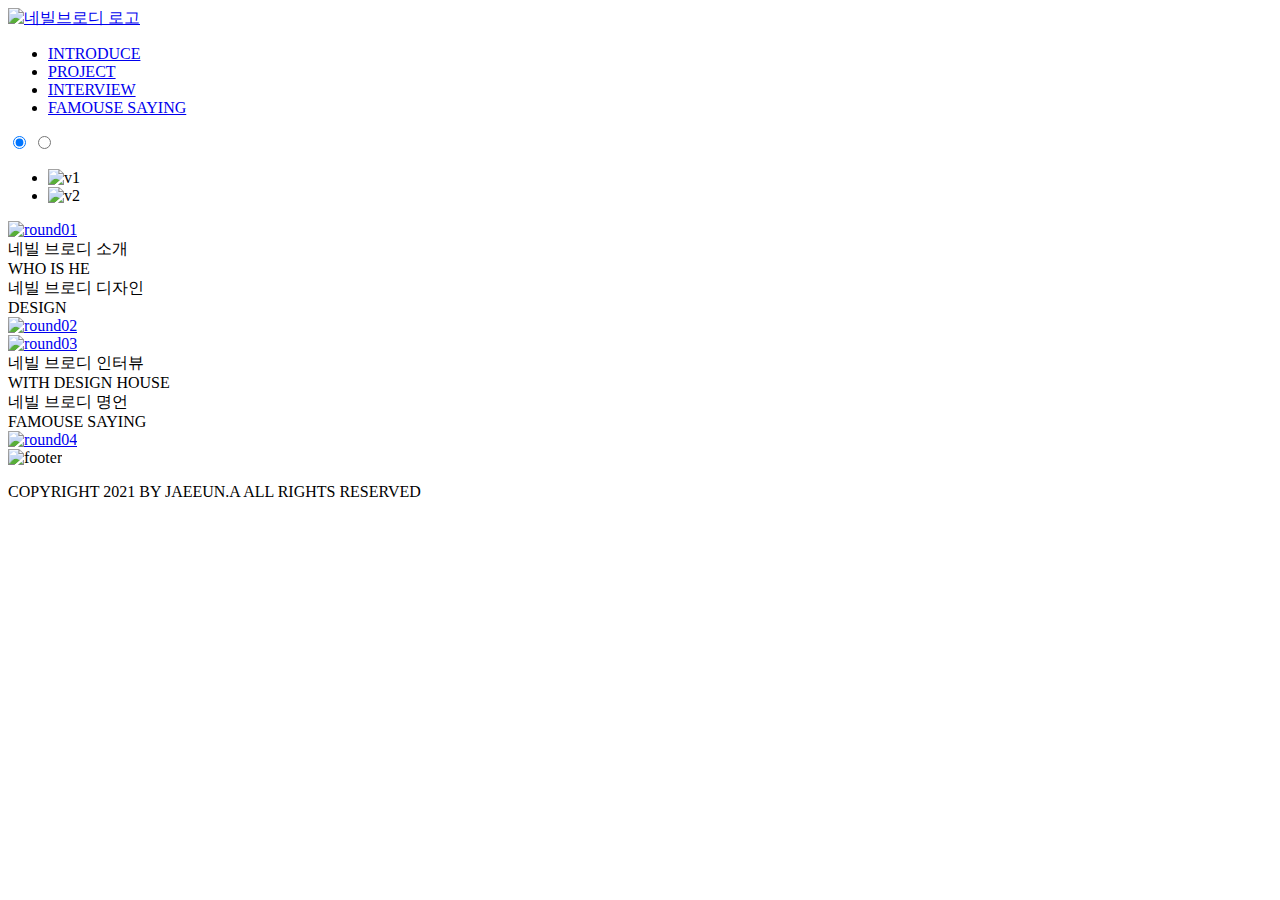
==== index.html @ c9db0217 "Add files via upload" ====
<!doctype html>
<html lang="ko" dir="ltr">
	
<head>
	<meta charset="UTF-8">
	<title>Neville Brody</title>
	<link rel="stylesheet" href="css/style.css" type="text/css">
</head>

<body>
	
    <header>
        <a href="index.html"><img src="img/main_title.png" alt="네빌브로디 로고"></a>
    </header>
	
    <nav>
		<div class="wrap">
		<ul>
			<li><a href="sub01.html">INTRODUCE</a></li>
			<li><a href="sub02.html">PROJECT</a></li>
			<li><a href="sub03_01.html">INTERVIEW</a></li>
			<li><a href="sub04.html">FAMOUSE SAYING</a></li>
		</ul>
		</div>
	</nav>
    
	<section>
        <div class="slideradio">
			<input type="radio" name="slide" id="slide01" checked>
			<input type="radio" name="slide" id="slide02">
				
			<div class="slidewrap">
                    
				<ul class="slidelist">
                    
					<li>
						<a>
							<img src="img/visual01.png" alt="v1">
						</a>
					</li>
                    
					<li>
						<a>
							<img src="img/visual02.png" alt="v2">
						</a>
					</li>
                    
				</ul>
                    
				   <div class="slide-control">
                        
					   <div class="control01">
						<label for="slide02" class="left"></label>
						<label for="slide02" class="right"></label>
					   </div>
							
					   <div class="control02">
						<label for="slide01" class="left"></label>
						<label for="slide01" class="right"></label>
					   </div>
							
				   </div>
			</div>
        </div>
        
        <div class="contents">
            
            <div class="contents01">
                <div class="content_round01">
                    <a href="#">
                        <img src="img/brody_round01.png" alt="round01">
                    </a>
                </div>
                
                <div class="content_text01">
                    <p1>네빌 브로디 소개</p1>
                    <br>
                    <p2>WHO IS HE</p2>
                </div>
                    
            </div>
            
            <div class="contents02">
                
                <div class="content_text02">
                    <p1>네빌 브로디 디자인</p1>
                    <br>
                    <p2>DESIGN</p2>
                </div>
                
                <div class="content_round02">
                    <a href="#">
                        <img src="img/brody_round02.png" alt="round02">
                    </a>
                </div>
                    
            </div>    
                
            <div class="contents03">
                <div class="content_round03">
                    <a href="#">
                        <img src="img/brody_round03.png" alt="round03">
                    </a>
                </div>
                
                <div class="content_text03">
                    <p1>네빌 브로디 인터뷰</p1>
                    <br>
                    <p2>WITH DESIGN HOUSE</p2>
                </div>
                    
            </div>
        
            <div class="contents04">
                
                <div class="content_text04">
                    <p1>네빌 브로디 명언</p1>
                    <br>
                    <p2>FAMOUSE SAYING</p2>
                </div>
                
                <div class="content_round04">
                    <a href="#">
                        <img src="img/brody_round04.png" alt="round04">
                    </a>
                </div>
                
            </div>
        
        </div>
    </section>
    
    <footer>
        <div class="logo"><img src="img/footer.png" alt="footer"></div>
		<p>COPYRIGHT 2021 BY JAEEUN.A ALL RIGHTS RESERVED</p>
    </footer>
    
</body>
</html>
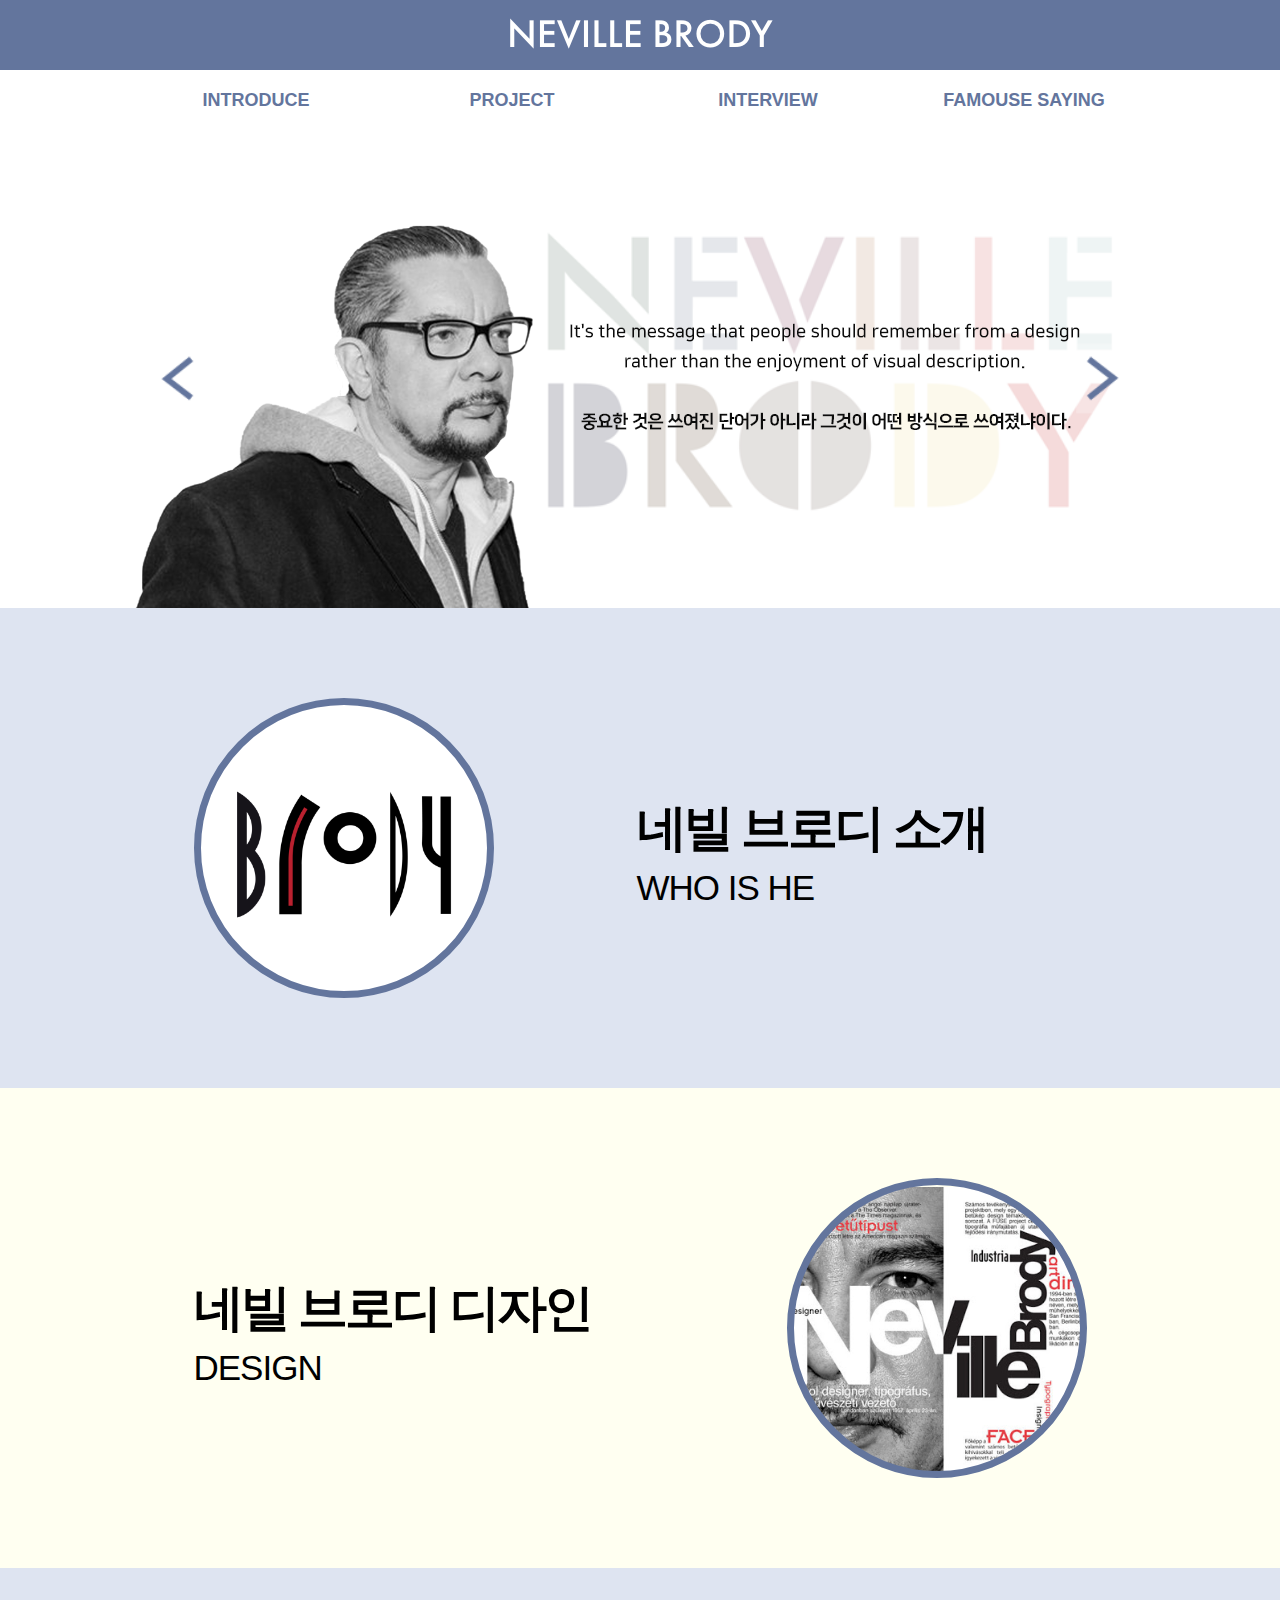
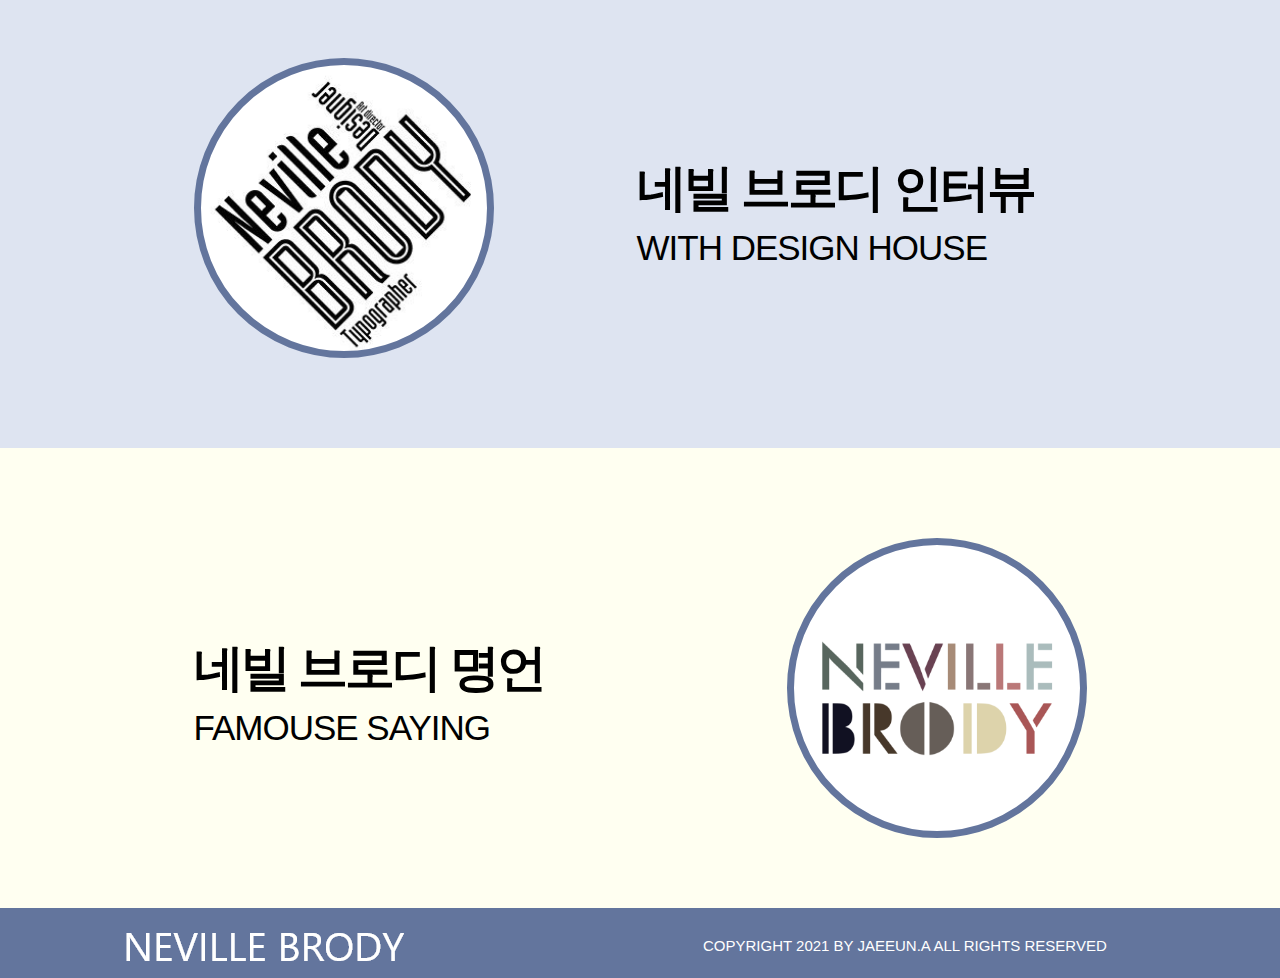
==== commit 5289afe0: "Add files via upload" ====
--- a/index.html
+++ b/index.html
@@ -67,9 +67,7 @@
             
             <div class="contents01">
                 <div class="content_round01">
-                    <a href="#">
                         <img src="img/brody_round01.png" alt="round01">
-                    </a>
                 </div>
                 
                 <div class="content_text01">
@@ -89,18 +87,14 @@
                 </div>
                 
                 <div class="content_round02">
-                    <a href="#">
                         <img src="img/brody_round02.png" alt="round02">
-                    </a>
                 </div>
                     
             </div>    
                 
             <div class="contents03">
                 <div class="content_round03">
-                    <a href="#">
                         <img src="img/brody_round03.png" alt="round03">
-                    </a>
                 </div>
                 
                 <div class="content_text03">
@@ -120,9 +114,7 @@
                 </div>
                 
                 <div class="content_round04">
-                    <a href="#">
                         <img src="img/brody_round04.png" alt="round04">
-                    </a>
                 </div>
                 
             </div>
--- a/css/style.css
+++ b/css/style.css
@@ -0,0 +1,71 @@
+/*reset css*/
+* {margin: 0; padding: 0;}
+body {font-size: 12px; 
+      font-family: futura-pt, sans-serif;
+      font-style: normal;
+      font-weight: 500;}
+li {list-style: none;}
+img {border: 0;}
+a {text-decoration: none; color: inherit;}
+
+header {background-color: #63759D; width: 100%; height: 70px; display: flex; justify-content: center; align-items: center;}
+
+
+nav {width: 100%; display: flex; justify-content: center; align-items: center; margin-bottom: 10px;  }
+nav .wrap{display: block; width: 1024px; height: 70px; border: 0px solid red;}
+nav ul {display: flex; justify-content: space-around; align-items: center;}
+nav ul li{}
+nav li a {display: block; width: 180px; height: 40px; color: #63759D; font-size: 18px; font-weight: 600; text-align: center; line-height: 40px; margin-top: 10px;}
+nav li a:hover{color: #FFFFFF; background-color: #63759D;}
+
+section .slideradio input[id*="slide"] {display: none;}
+
+section .slideradio .slidewrap {max-width: 1024px; height: 458px; margin: 0 auto; overflow: hidden; position:relative;}
+
+section .slideradio .slidelist {white-space: nowrap; font-size: 0;}
+section .slideradio .slidelist li { display: inline-block; vertical-align: middle; width: 100%; transition: all 1s;}
+section .slideradio .slidelist li a {display: block; position: relative;}
+
+section .slideradio .slide-control {position: absolute; z-index: 10; top: 0; left:0; width:100%; height:100%;}
+section .slideradio .slide-control label {position: absolute; z-index: 1; top: 50%; transform: translateY(-50%); padding: 50px; cursor: pointer;}
+section .slideradio .slide-control .left {left: 0px; background: url('../img/left.png') center center / 100% no-repeat;}
+section .slideradio .slide-control .right {right: 0px; background: url('../img/right.png') center center/ 100% no-repeat;}
+section .slideradio .slide-control [class*="control"] {display:none;}
+
+section .slideradio [id="slide01"]:checked ~ .slidewrap .slidelist li  {transform: translateX(0%);}
+section .slideradio [id="slide02"]:checked ~ .slidewrap .slidelist li  {transform: translateX(-100%);}
+
+section .slideradio [id="slide01"]:checked ~ .slidewrap .control01 {display:block;}
+section .slideradio [id="slide02"]:checked ~ .slidewrap .control02 {display:block;}
+
+section .contents {width: 100%; height: 1800px; margin-bottom: 100px;}
+
+section .contents .contents01 {width: 100%; height: 480px; overflow: hidden; display: flex; justify-content: center; align-items: center; background-color: #DEE4F1;}
+section .contents .contents01 .content_round01 {width: 300px; height: 300px; float: left; margin-right: 143px;}
+section .contents .contents01 .content_text01 {width: 450px;  float: left; margin-top: 20px;}
+section .contents .contents01 .content_text01 p1 {line-height: 60px; font-size: 50px; font-weight: 600; color: #000000; text-align: center; letter-spacing: -3px;}
+section .contents .contents01 .content_text01 p2 {line-height: 60px; font-size: 35px; font-weight: 500; color: #000000; text-align: center; letter-spacing: -1px;}
+
+section .contents .contents02 {width: 100%; height: 480px; overflow: hidden; margin: 0 auto; display: flex; justify-content: center; align-items: center; background-color: #FFFFF1;}
+section .contents .contents02 .content_text02 {width: 450px; float: left; margin-top: 20px;}
+section .contents .contents02 .content_text02 p1 {line-height: 60px; font-size: 50px; font-weight: 600; color: #000000; text-align: center; letter-spacing: -3px;}
+section .contents .contents02 .content_text02 p2 {line-height: 60px; font-size: 35px; font-weight: 500; color: #000000; text-align: center; letter-spacing: -1px;}
+section .contents .contents02 .content_round02 {width: 300px; height: 300px; float: left; margin-left: 143px;}
+
+section .contents .contents03 {width: 100%; height: 480px; overflow: hidden; display: flex; justify-content: center; align-items: center; background-color: #DEE4F1;}
+section .contents .contents03 .content_round03 {width: 300px; height: 300px; float: left; margin-right: 143px;}
+section .contents .contents03 .content_text03 {width: 450px; float: left; margin-top: 20px;}
+section .contents .contents03 .content_text03 p1 {line-height: 60px; font-size: 50px; font-weight: 600; color: #000000; text-align: center; letter-spacing: -3px;}
+section .contents .contents03 .content_text03 p2 {line-height: 60px; font-size: 35px; font-weight: 500; color: #000000; text-align: center; letter-spacing: -1px;}
+
+section .contents .contents04 {width: 100%; height: 480px; overflow: hidden; margin: 0 auto; display: flex; justify-content: center; align-items: center; background-color: #FFFFF1;}
+section .contents .contents04 .content_text04 {width: 450px; float: left; margin-top: 20px;}
+section .contents .contents04 .content_text04 p1 {line-height: 60px; font-size: 50px; font-weight: 600; color: #000000; text-align: center; letter-spacing: -3px;}
+section .contents .contents04 .content_text04 p2 {line-height: 60px; font-size: 35px; font-weight: 500; color: #000000; text-align: center; letter-spacing: -1px;}
+section .contents .contents04 .content_round04 {width: 300px; height: 300px; float: left; margin-left: 143px;}
+
+
+footer {background-color: #63759D; width: 100%; height: 70px; overflow: hidden; display: flex; justify-content: center; align-items: center;}
+.logo {width: 280px; height: 50px; float: left;}
+p {width: 454px; line-height: 10px; font-size: 15px; font-weight: 500; color: #fff; float: left; margin-top: 5px; margin-left: 300px;}
+
